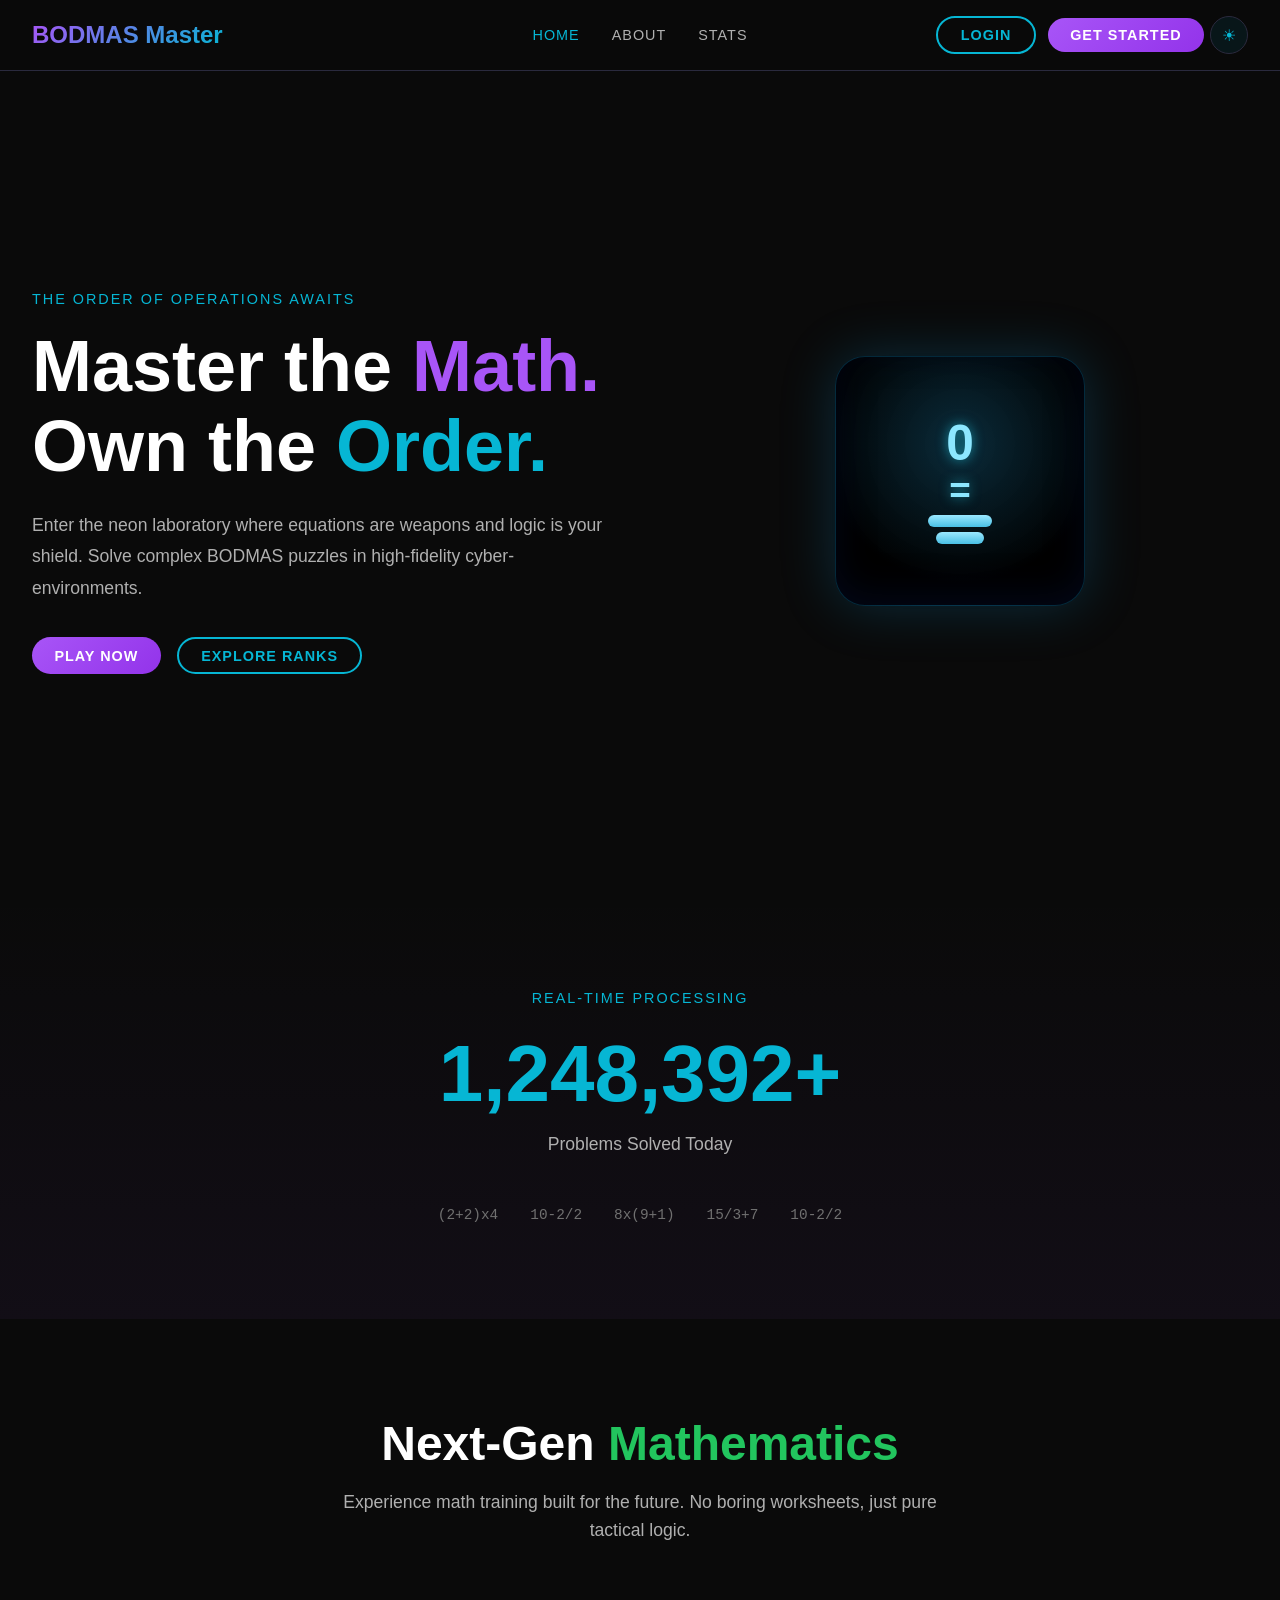
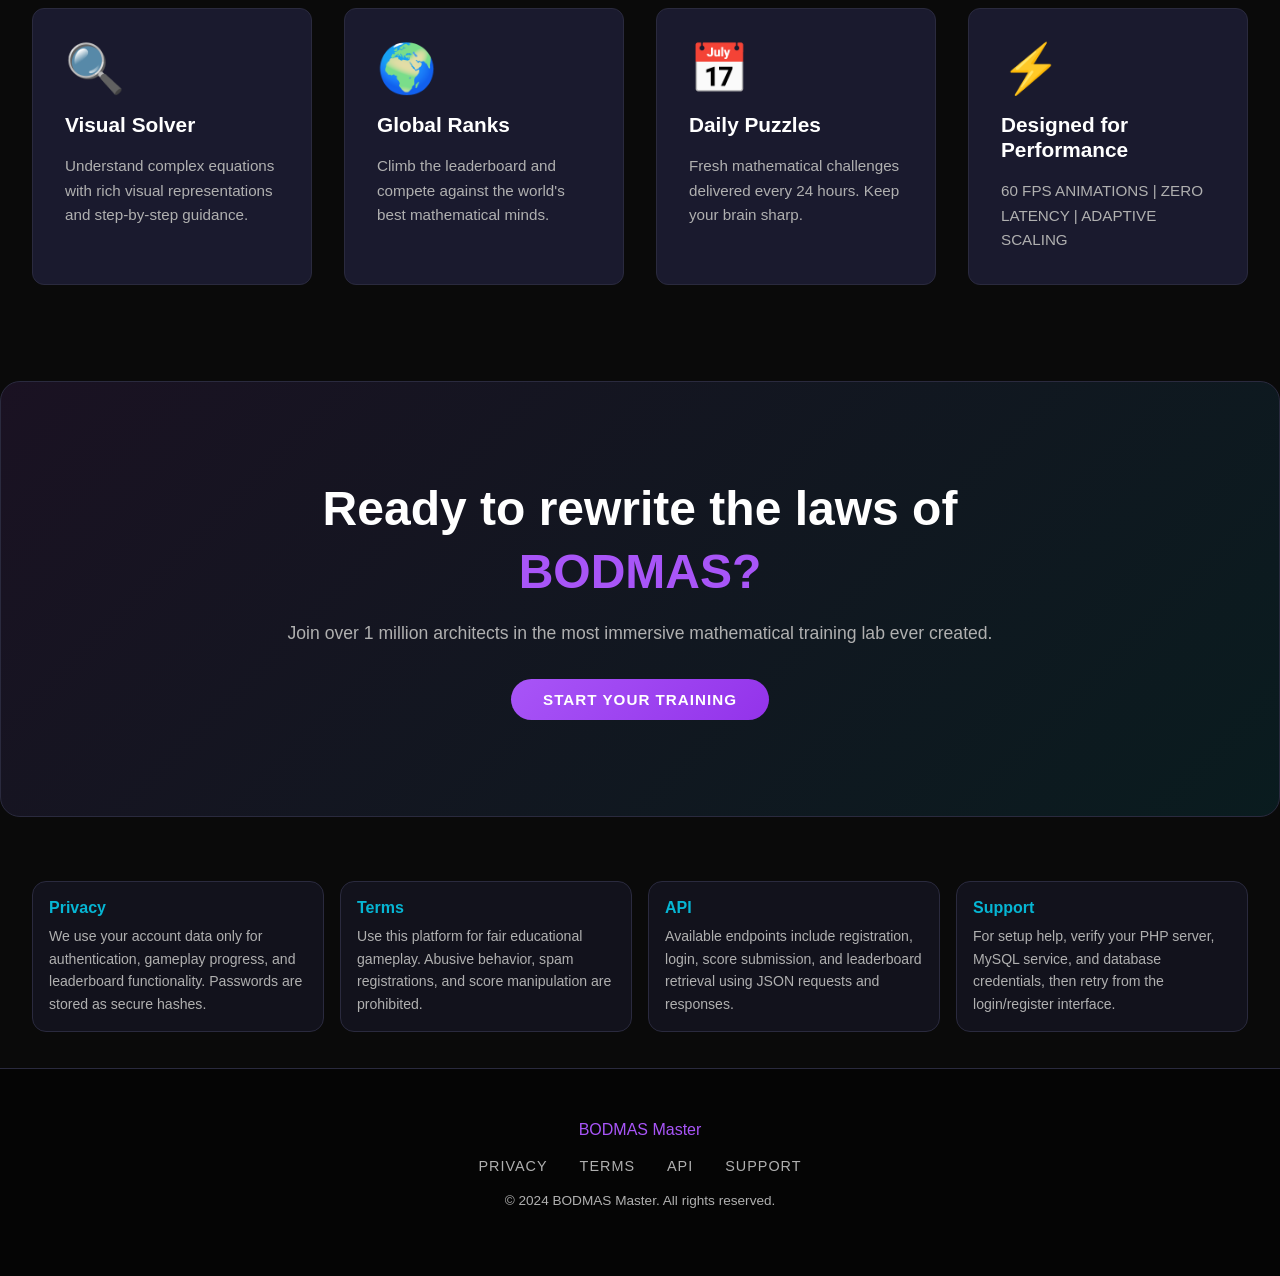
==== index.html @ e35eb535 "initial commit" ====
<!DOCTYPE html>
<html lang="en">
<head>
    <meta charset="UTF-8">
    <meta name="viewport" content="width=device-width, initial-scale=1.0">
    <title>BODMAS Master - Master the Math, Own the Order</title>
    <link rel="stylesheet" href="css/style.css">
    <link rel="stylesheet" href="css/animations.css">
</head>
<body class="home-page">
    <!-- Navigation -->
    <nav class="navbar">
        <div class="nav-container">
            <div class="logo">
                <span class="logo-text">BODMAS Master</span>
            </div>
            <ul class="nav-menu">
                <li><a href="#home" class="nav-link active">Home</a></li>
                <li><a href="#about" class="nav-link">About</a></li>
                <li><a href="#stats" class="nav-link">Stats</a></li>
            </ul>
            <div class="nav-auth-actions">
                <button class="btn btn-secondary nav-auth-btn" onclick="openAuthModal('login')">Login</button>
                <button class="btn btn-primary nav-auth-btn" onclick="handleGetStarted()">Get Started</button>
            </div>
            <div class="nav-icons">
                <button class="icon-btn theme-toggle" type="button" aria-label="Toggle theme" title="Toggle theme"><span class="icon theme-icon">◐</span></button>
            </div>
        </div>
    </nav>

    <!-- Hero Section -->
    <section class="hero" id="home">
        <div class="hero-content">
            <p class="hero-subtitle">THE ORDER OF OPERATIONS AWAITS</p>
            <h1 class="hero-title">Master the <span class="highlight-purple">Math.</span> <br>Own the <span class="highlight-cyan">Order.</span></h1>
            <p class="hero-description">
                Enter the neon laboratory where equations are weapons and logic is your shield. 
                Solve complex BODMAS puzzles in high-fidelity cyber-environments.
            </p>
            <div class="hero-buttons">
                <button class="btn btn-primary" onclick="navigateTo('game.html')">Play Now</button>
                <button class="btn btn-secondary" onclick="navigateTo('leaderboard.html')">Explore Ranks</button>
            </div>
        </div>
        <div class="hero-visual">
            <div class="floating-cube">
                <div class="cube-face symbol-mark" aria-label="BODMAS symbol">
                    <span class="symbol-part symbol-top">0</span>
                    <span class="symbol-part symbol-mid">=</span>
                    <span class="symbol-part symbol-bar"></span>
                    <span class="symbol-part symbol-bar short"></span>
                </div>
            </div>
        </div>
    </section>

    <!-- Real-Time Stats Section -->
    <section class="stats-section" id="stats">
        <div class="stats-header">
            <p class="section-label">REAL-TIME PROCESSING</p>
            <h2 class="stats-title">
                <span class="stats-number">1,248,392</span><span class="highlight-cyan">+</span>
            </h2>
            <p class="stats-subtitle">Problems Solved Today</p>
        </div>
        <div class="equations-display">
            <span>(2+2)x4</span>
            <span>10-2/2</span>
            <span>8x(9+1)</span>
            <span>15/3+7</span>
            <span>10-2/2</span>
        </div>
    </section>

    <!-- Features Section -->
    <section class="features-section" id="about">
        <h2 class="section-title">Next-Gen <span class="highlight-green">Mathematics</span></h2>
        <p class="section-description">Experience math training built for the future. No boring worksheets, just pure tactical logic.</p>
        
        <div class="features-grid">
            <div class="feature-card">
                <div class="feature-icon">🔍</div>
                <h3>Visual Solver</h3>
                <p>Understand complex equations with rich visual representations and step-by-step guidance.</p>
            </div>
            <div class="feature-card">
                <div class="feature-icon">🌍</div>
                <h3>Global Ranks</h3>
                <p>Climb the leaderboard and compete against the world's best mathematical minds.</p>
            </div>
            <div class="feature-card">
                <div class="feature-icon">📅</div>
                <h3>Daily Puzzles</h3>
                <p>Fresh mathematical challenges delivered every 24 hours. Keep your brain sharp.</p>
            </div>
            <div class="feature-card">
                <div class="feature-icon">⚡</div>
                <h3>Designed for Performance</h3>
                <p>60 FPS ANIMATIONS | ZERO LATENCY | ADAPTIVE SCALING</p>
            </div>
        </div>
    </section>

    <!-- CTA Section -->
    <section class="cta-section">
        <div class="cta-content">
            <h2>Ready to rewrite the laws of<br><span class="highlight-purple">BODMAS?</span></h2>
            <p>Join over 1 million architects in the most immersive mathematical training lab ever created.</p>
            <button class="btn btn-primary btn-large" onclick="openAuthModal('login')">Start Your Training</button>
        </div>
    </section>

    <!-- Auth Modal -->
    <div class="auth-modal" id="authModal" aria-hidden="true">
        <div class="auth-modal-backdrop" onclick="closeAuthModal()"></div>
        <div class="auth-modal-content" role="dialog" aria-modal="true" aria-labelledby="authModalTitle">
            <button class="auth-close" onclick="closeAuthModal()" aria-label="Close">&times;</button>
            <h3 id="authModalTitle">Operator Login</h3>
            <p class="auth-subtitle">Verify identity to continue the mission.</p>

            <p id="authMessage" class="auth-message" aria-live="polite"></p>

            <form id="loginForm" class="auth-form">
                <label class="auth-label" for="loginUsername">Access Token (Email)</label>
                <div class="auth-input-wrap">
                    <span class="auth-input-icon">@</span>
                    <input id="loginUsername" type="text" placeholder="operator@nexus.com" required>
                </div>

                <div class="auth-label-row">
                    <label class="auth-label" for="loginPassword">Encryption Key (Password)</label>
                    <button type="button" class="auth-link">Forgot?</button>
                </div>
                <div class="auth-input-wrap">
                    <span class="auth-input-icon">🔒</span>
                    <input id="loginPassword" type="password" placeholder="••••••••••" required>
                </div>

                <label class="auth-keep-signed">
                    <input type="checkbox" id="keepSignedIn">
                    <span>Maintain Link (Keep me signed in)</span>
                </label>

                <button type="submit" class="btn btn-primary auth-submit">Enter The Arena</button>
                <p class="auth-switch-text">New Operator? <button type="button" class="auth-switch-btn" onclick="switchAuthTab('register')">Initiate Registration</button></p>
            </form>

            <form id="registerForm" class="auth-form auth-hidden">
                <label class="auth-label" for="registerUsername">Operator Name</label>
                <div class="auth-input-wrap">
                    <span class="auth-input-icon">👤</span>
                    <input id="registerUsername" type="text" placeholder="Your codename" required>
                </div>

                <label class="auth-label" for="registerEmail">Access Token (Email)</label>
                <div class="auth-input-wrap">
                    <span class="auth-input-icon">@</span>
                    <input id="registerEmail" type="email" placeholder="operator@nexus.com" required>
                </div>

                <label class="auth-label" for="registerPassword">Encryption Key (Password)</label>
                <div class="auth-input-wrap">
                    <span class="auth-input-icon">🔒</span>
                    <input id="registerPassword" type="password" placeholder="Min 6 characters" minlength="6" required>
                </div>

                <button type="submit" class="btn btn-primary auth-submit">Create Operator</button>
                <p class="auth-switch-text">Already have an account? <button type="button" class="auth-switch-btn" onclick="switchAuthTab('login')">Login</button></p>
            </form>
        </div>
    </div>

    <!-- Footer Link Sections -->
    <section class="info-sections">
        <div class="info-grid">
            <article class="info-card" id="privacy">
                <h3>Privacy</h3>
                <p>We use your account data only for authentication, gameplay progress, and leaderboard functionality. Passwords are stored as secure hashes.</p>
            </article>
            <article class="info-card" id="terms">
                <h3>Terms</h3>
                <p>Use this platform for fair educational gameplay. Abusive behavior, spam registrations, and score manipulation are prohibited.</p>
            </article>
            <article class="info-card" id="api">
                <h3>API</h3>
                <p>Available endpoints include registration, login, score submission, and leaderboard retrieval using JSON requests and responses.</p>
            </article>
            <article class="info-card" id="support">
                <h3>Support</h3>
                <p>For setup help, verify your PHP server, MySQL service, and database credentials, then retry from the login/register interface.</p>
            </article>
        </div>
    </section>

    <!-- Footer -->
    <footer class="footer">
        <div class="footer-content">
            <p><span class="highlight-purple">BODMAS Master</span></p>
            <div class="footer-links">
                <a href="#privacy">PRIVACY</a>
                <a href="#terms">TERMS</a>
                <a href="#api">API</a>
                <a href="#support">SUPPORT</a>
            </div>
            <p class="footer-copyright">&copy; 2024 BODMAS Master. All rights reserved.</p>
        </div>
    </footer>

    <script src="js/api.js"></script>
    <script src="js/theme.js"></script>
    <script>
        function navigateTo(page) {
            window.location.href = page;
        }

        function openAuthModal(tab = 'login') {
            const modal = document.getElementById('authModal');
            modal.classList.add('show');
            modal.setAttribute('aria-hidden', 'false');
            switchAuthTab(tab);
        }

        function closeAuthModal() {
            const modal = document.getElementById('authModal');
            modal.classList.remove('show');
            modal.setAttribute('aria-hidden', 'true');
            setAuthMessage('');
        }

        function switchAuthTab(tab) {
            const loginForm = document.getElementById('loginForm');
            const registerForm = document.getElementById('registerForm');
            const authTitle = document.getElementById('authModalTitle');
            const authSubtitle = document.querySelector('.auth-subtitle');

            if (tab === 'login') {
                loginForm.classList.remove('auth-hidden');
                registerForm.classList.add('auth-hidden');
                authTitle.textContent = 'Operator Login';
                authSubtitle.textContent = 'Verify identity to continue the mission.';
            } else {
                registerForm.classList.remove('auth-hidden');
                loginForm.classList.add('auth-hidden');
                authTitle.textContent = 'Operator Register';
                authSubtitle.textContent = 'Create credentials and enter the arena.';
            }

            setAuthMessage('');
        }

        function setAuthMessage(message, type = '') {
            const el = document.getElementById('authMessage');
            el.textContent = message;
            el.className = 'auth-message';
            if (type) {
                el.classList.add(type);
            }
        }

        function handleGetStarted() {
            const savedUser = localStorage.getItem('bodmas_user');
            if (savedUser) {
                navigateTo('dashboard.html');
                return;
            }
            openAuthModal('register');
        }

        async function handleLoginSubmit(event) {
            event.preventDefault();
            const username = document.getElementById('loginUsername').value.trim();
            const password = document.getElementById('loginPassword').value;

            try {
                setAuthMessage('Logging in...', 'info');
                const response = await API.auth.login(username, password);
                if (!response.success) {
                    throw new Error(response.error || 'Login failed');
                }

                localStorage.setItem('bodmas_user', JSON.stringify(response.user));
                setAuthMessage('Login successful. Opening dashboard...', 'success');
                setTimeout(() => navigateTo('dashboard.html'), 400);
            } catch (error) {
                setAuthMessage(error.message || 'Login failed', 'error');
            }
        }

        async function handleRegisterSubmit(event) {
            event.preventDefault();
            const username = document.getElementById('registerUsername').value.trim();
            const email = document.getElementById('registerEmail').value.trim();
            const password = document.getElementById('registerPassword').value;

            try {
                setAuthMessage('Creating account...', 'info');
                const response = await API.auth.register(username, password, email);
                if (!response.success) {
                    throw new Error(response.error || 'Registration failed');
                }

                localStorage.setItem('bodmas_user', JSON.stringify(response.user));
                setAuthMessage('Account created. Opening dashboard...', 'success');
                setTimeout(() => navigateTo('dashboard.html'), 400);
            } catch (error) {
                setAuthMessage(error.message || 'Registration failed', 'error');
            }
        }

        document.addEventListener('DOMContentLoaded', () => {
            document.getElementById('loginForm').addEventListener('submit', handleLoginSubmit);
            document.getElementById('registerForm').addEventListener('submit', handleRegisterSubmit);

            document.addEventListener('keydown', (event) => {
                if (event.key === 'Escape') {
                    closeAuthModal();
                }
            });
        });
    </script>
</body>
</html>
---- css/style.css ----
/* Global Styles */
:root {
    --primary-purple: #a855f7;
    --secondary-purple: #9333ea;
    --accent-cyan: #06b6d4;
    --accent-green: #22c55e;
    --dark-bg: #0a0a0a;
    --darker-bg: #050505;
    --card-bg: #1a1a2e;
    --border-dark: #2a2a3e;
    --text-primary: #ffffff;
    --text-secondary: #b0b0b0;
    --text-muted: #707070;
    --page-gradient: linear-gradient(135deg, #0a0a0a 0%, #1a1a2e 100%);
    --panel-bg: rgba(26, 26, 46, 0.7);
    --panel-soft: rgba(26, 26, 46, 0.5);
}

body[data-theme="light"] {
    --primary-purple: #7c3aed;
    --secondary-purple: #6d28d9;
    --accent-cyan: #0ea5e9;
    --accent-green: #16a34a;
    --dark-bg: #f5f7fb;
    --darker-bg: #e8edf5;
    --card-bg: #ffffff;
    --border-dark: #d7ddea;
    --text-primary: #111827;
    --text-secondary: #374151;
    --text-muted: #6b7280;
    --page-gradient: linear-gradient(135deg, #eef2ff 0%, #f8fafc 100%);
    --panel-bg: rgba(255, 255, 255, 0.92);
    --panel-soft: rgba(255, 255, 255, 0.88);
}

* {
    margin: 0;
    padding: 0;
    box-sizing: border-box;
}

html {
    scroll-behavior: smooth;
}

body {
    font-family: 'Segoe UI', Tahoma, Geneva, Verdana, sans-serif;
    background-color: var(--dark-bg);
    color: var(--text-primary);
    overflow-x: hidden;
}

/* Typography */
h1, h2, h3, h4, h5, h6 {
    font-weight: 600;
    line-height: 1.2;
}

p {
    line-height: 1.6;
    color: var(--text-secondary);
}

a {
    text-decoration: none;
    color: inherit;
}

/* Navigation Bar */
.navbar {
    position: sticky;
    top: 0;
    z-index: 100;
    background: rgba(10, 10, 10, 0.95);
    backdrop-filter: blur(10px);
    border-bottom: 1px solid var(--border-dark);
    padding: 1rem 0;
}

.nav-container {
    max-width: 1400px;
    margin: 0 auto;
    padding: 0 2rem;
    display: flex;
    justify-content: space-between;
    align-items: center;
}

.logo {
    display: flex;
    align-items: center;
    font-size: 1.5rem;
    font-weight: 700;
}

.logo-text {
    background: linear-gradient(135deg, var(--primary-purple), var(--accent-cyan));
    -webkit-background-clip: text;
    -webkit-text-fill-color: transparent;
    background-clip: text;
}

.nav-menu {
    display: flex;
    list-style: none;
    gap: 2rem;
}

.nav-link {
    color: var(--text-secondary);
    transition: color 0.3s ease;
    font-size: 0.9rem;
    text-transform: uppercase;
    letter-spacing: 1px;
}

.nav-link:hover,
.nav-link.active {
    color: var(--accent-cyan);
}

.nav-icons {
    display: flex;
    gap: 1rem;
}

.nav-auth-actions {
    display: flex;
    gap: 0.75rem;
    align-items: center;
}

.home-page .nav-auth-actions {
    margin-left: auto;
    margin-right: 0.35rem;
}

.home-page .nav-container {
    position: relative;
}

.home-page .nav-menu {
    position: absolute;
    left: 50%;
    transform: translateX(-50%);
}

.nav-auth-btn {
    padding: 0.5rem 1.2rem;
    font-size: 0.8rem;
}

.icon-btn {
    background: none;
    border: none;
    color: var(--text-secondary);
    cursor: pointer;
    font-size: 1.3rem;
    transition: color 0.3s ease;
}

.icon-btn:hover {
    color: var(--accent-cyan);
}

.theme-toggle {
    width: 2.4rem;
    height: 2.4rem;
    border: 1px solid var(--border-dark);
    border-radius: 999px;
    display: inline-flex;
    align-items: center;
    justify-content: center;
    background: rgba(6, 182, 212, 0.08);
    color: var(--accent-cyan);
}

.theme-icon {
    font-size: 1rem;
}

/* Sidebar */
.sidebar {
    position: fixed;
    left: 0;
    top: 50%;
    transform: translateY(-50%);
    z-index: 50;
    padding: 1rem 0.5rem;
}

.sidebar-icons {
    display: flex;
    flex-direction: column;
    gap: 1rem;
}

.sidebar-icon {
    width: 3rem;
    height: 3rem;
    border: 2px solid var(--border-dark);
    background: transparent;
    border-radius: 12px;
    color: var(--text-secondary);
    font-size: 1.5rem;
    cursor: pointer;
    transition: all 0.3s ease;
    display: flex;
    align-items: center;
    justify-content: center;
}

.sidebar-icon:hover {
    border-color: var(--accent-cyan);
    color: var(--accent-cyan);
    background: rgba(6, 182, 212, 0.1);
}

/* Hero Section */
.hero {
    min-height: calc(100vh - 80px);
    display: flex;
    align-items: center;
    justify-content: space-between;
    padding: 4rem 2rem;
    max-width: 1400px;
    margin: 0 auto;
    gap: 4rem;
}

.hero-content {
    flex: 1;
    max-width: 600px;
}

.hero-subtitle {
    font-size: 0.9rem;
    color: var(--accent-cyan);
    text-transform: uppercase;
    letter-spacing: 2px;
    margin-bottom: 1rem;
}

.hero-title {
    font-size: clamp(2.5rem, 8vw, 4.5rem);
    font-weight: 700;
    line-height: 1.1;
    margin-bottom: 1.5rem;
    color: var(--text-primary);
}

.highlight-purple {
    color: var(--primary-purple);
}

.highlight-cyan {
    color: var(--accent-cyan);
}

.highlight-green {
    color: var(--accent-green);
}

.hero-description {
    font-size: 1.1rem;
    color: var(--text-secondary);
    margin-bottom: 2rem;
    line-height: 1.8;
}

.hero-buttons {
    display: flex;
    gap: 1rem;
    flex-wrap: wrap;
}

.btn {
    padding: 0.55rem 1.4rem;
    border: none;
    border-radius: 50px;
    font-size: 0.9rem;
    font-weight: 600;
    cursor: pointer;
    transition: all 0.3s ease;
    text-transform: uppercase;
    letter-spacing: 1px;
}

.btn-primary {
    background: linear-gradient(135deg, var(--primary-purple), var(--secondary-purple));
    color: white;
}

.btn-primary:hover {
    transform: translateY(-2px);
    box-shadow: 0 10px 30px rgba(168, 85, 247, 0.3);
}

.btn-secondary {
    background: transparent;
    border: 2px solid var(--accent-cyan);
    color: var(--accent-cyan);
}

.btn-secondary:hover {
    background: rgba(6, 182, 212, 0.1);
    transform: translateY(-2px);
}

.btn-large {
    padding: 0.75rem 2rem;
    font-size: 0.95rem;
}

/* Auth Modal */
.auth-modal {
    position: fixed;
    inset: 0;
    z-index: 300;
    display: none;
    align-items: center;
    justify-content: center;
    padding: 1rem;
}

.auth-modal.show {
    display: flex;
}

.auth-modal-backdrop {
    position: absolute;
    inset: 0;
    background: rgba(0, 0, 0, 0.7);
}

.auth-modal-content {
    position: relative;
    width: 100%;
    max-width: 380px;
    background: linear-gradient(170deg, rgba(24, 24, 36, 0.98) 0%, rgba(13, 14, 25, 0.98) 100%);
    border: 1px solid rgba(34, 211, 238, 0.25);
    border-radius: 30px;
    padding: 1.8rem;
    box-shadow: 0 24px 80px rgba(10, 20, 40, 0.65), 0 0 32px rgba(34, 211, 238, 0.15);
}

.auth-modal-content h3 {
    margin-bottom: 0.4rem;
    text-transform: uppercase;
    letter-spacing: 0.8px;
    font-size: 1.95rem;
}

.auth-subtitle {
    margin-bottom: 1rem;
    font-size: 0.95rem;
}

.auth-close {
    position: absolute;
    top: 0.5rem;
    right: 0.7rem;
    border: none;
    background: transparent;
    color: var(--text-secondary);
    font-size: 1.6rem;
    cursor: pointer;
}

.auth-form {
    display: grid;
    gap: 0.65rem;
}

.auth-label {
    font-size: 0.66rem;
    text-transform: uppercase;
    letter-spacing: 1.1px;
    color: #7f8ba5;
    margin-top: 0.3rem;
}

.auth-label-row {
    display: flex;
    justify-content: space-between;
    align-items: center;
    margin-top: 0.3rem;
}

.auth-link {
    border: none;
    background: transparent;
    color: #c97bff;
    font-size: 0.64rem;
    letter-spacing: 1px;
    text-transform: uppercase;
    cursor: pointer;
}

.auth-input-wrap {
    position: relative;
}

.auth-input-icon {
    position: absolute;
    left: 0.95rem;
    top: 50%;
    transform: translateY(-50%);
    color: #9ca8be;
    font-size: 0.95rem;
}

.auth-form input {
    width: 100%;
    border: 1px solid rgba(68, 76, 95, 0.65);
    background: #07090f;
    color: #eef4ff;
    border-radius: 999px;
    padding: 0.78rem 1rem 0.78rem 2.5rem;
    font-size: 0.92rem;
}

.auth-form input:focus {
    outline: none;
    border-color: var(--accent-cyan);
}

.auth-submit {
    margin-top: 0.55rem;
    width: 100%;
    border-radius: 999px;
    min-height: 48px;
    font-size: 0.95rem;
    text-transform: uppercase;
    letter-spacing: 1px;
    background: linear-gradient(90deg, #c57fff, #a83ef5);
    box-shadow: 0 10px 28px rgba(174, 69, 255, 0.35);
}

.auth-keep-signed {
    display: inline-flex;
    align-items: center;
    gap: 0.45rem;
    color: var(--text-secondary);
    font-size: 0.84rem;
    margin: 0.25rem 0 0.1rem;
}

.auth-keep-signed input {
    width: 0.95rem;
    height: 0.95rem;
    padding: 0;
}

.auth-switch-text {
    margin-top: 0.4rem;
    font-size: 0.86rem;
    color: var(--text-secondary);
    text-align: center;
}

.auth-switch-btn {
    border: none;
    background: transparent;
    color: var(--accent-cyan);
    cursor: pointer;
    font-size: 0.9rem;
    font-weight: 600;
    padding: 0;
}

.auth-switch-btn:hover {
    text-decoration: underline;
}

.auth-message {
    min-height: 1.2rem;
    margin-bottom: 0.8rem;
    font-size: 0.9rem;
}

.auth-message.success {
    color: var(--accent-green);
}

.auth-message.error {
    color: #ff6b6b;
}

.auth-message.info {
    color: var(--accent-cyan);
}

.auth-hidden {
    display: none;
}

/* Hero Visual */
.hero-visual {
    flex: 1;
    display: flex;
    align-items: center;
    justify-content: center;
    min-height: 400px;
}

.floating-cube {
    width: 250px;
    height: 250px;
    background: radial-gradient(circle at 50% 35%, rgba(14, 165, 233, 0.22), rgba(0, 0, 0, 0.96) 70%);
    border: 1px solid rgba(14, 165, 233, 0.25);
    border-radius: 30px;
    display: flex;
    align-items: center;
    justify-content: center;
    animation: float 3s ease-in-out infinite;
    box-shadow: 0 0 55px rgba(14, 165, 233, 0.22), inset 0 -10px 35px rgba(2, 6, 23, 0.95);
}

.symbol-mark {
    display: flex;
    flex-direction: column;
    align-items: center;
    justify-content: center;
    gap: 0.3rem;
    color: #8ce7ff;
    font-weight: 800;
    text-shadow: 0 0 12px rgba(34, 211, 238, 0.6);
}

.symbol-part {
    display: block;
    line-height: 1;
}

.symbol-top {
    font-size: 3.1rem;
}

.symbol-mid {
    font-size: 2.3rem;
}

.symbol-bar {
    width: 64px;
    height: 12px;
    border-radius: 999px;
    background: linear-gradient(180deg, #9be8ff, #49bfe4);
}

.symbol-bar.short {
    width: 48px;
}

@keyframes float {
    0%, 100% { transform: translateY(0px); }
    50% { transform: translateY(-20px); }
}

/* Stats Section */
.stats-section {
    padding: 6rem 2rem;
    background: linear-gradient(180deg, transparent 0%, rgba(168, 85, 247, 0.05) 100%);
    text-align: center;
    max-width: 1400px;
    margin: 0 auto;
}

.section-label {
    font-size: 0.9rem;
    color: var(--accent-cyan);
    text-transform: uppercase;
    letter-spacing: 2px;
    margin-bottom: 1rem;
}

.stats-title {
    font-size: clamp(3rem, 10vw, 5rem);
    font-weight: 700;
    margin-bottom: 0.5rem;
}

.stats-number {
    color: var(--accent-cyan);
}

.stats-subtitle {
    font-size: 1.1rem;
    color: var(--text-secondary);
    margin-bottom: 3rem;
}

.equations-display {
    display: flex;
    justify-content: center;
    gap: 2rem;
    flex-wrap: wrap;
    color: var(--text-muted);
    font-family: 'Courier New', monospace;
    font-size: 0.9rem;
}

/* Features Section */
.features-section {
    padding: 6rem 2rem;
    max-width: 1400px;
    margin: 0 auto;
}

.section-title {
    font-size: clamp(2rem, 6vw, 3rem);
    text-align: center;
    margin-bottom: 1rem;
}

.section-description {
    text-align: center;
    color: var(--text-secondary);
    font-size: 1.1rem;
    margin-bottom: 4rem;
    max-width: 600px;
    margin-left: auto;
    margin-right: auto;
}

.features-grid {
    display: grid;
    grid-template-columns: repeat(auto-fit, minmax(280px, 1fr));
    gap: 2rem;
}

.feature-card {
    background: var(--card-bg);
    border: 1px solid var(--border-dark);
    padding: 2rem;
    border-radius: 12px;
    transition: all 0.3s ease;
}

.feature-card:hover {
    border-color: var(--accent-cyan);
    box-shadow: 0 0 20px rgba(6, 182, 212, 0.1);
    transform: translateY(-5px);
}

.feature-icon {
    font-size: 3rem;
    margin-bottom: 1rem;
}

.feature-card h3 {
    margin-bottom: 1rem;
    font-size: 1.3rem;
}

.feature-card p {
    color: var(--text-secondary);
    font-size: 0.95rem;
}

/* CTA Section */
.cta-section {
    padding: 6rem 2rem;
    background: linear-gradient(135deg, rgba(168, 85, 247, 0.1) 0%, rgba(6, 182, 212, 0.1) 100%);
    border: 1px solid var(--border-dark);
    border-radius: 20px;
    text-align: center;
    max-width: 1400px;
    margin: 0 auto 4rem;
}

.cta-content h2 {
    font-size: clamp(2rem, 6vw, 3rem);
    margin-bottom: 1rem;
    line-height: 1.3;
}

.cta-content p {
    font-size: 1.1rem;
    margin-bottom: 2rem;
    color: var(--text-secondary);
}

/* Footer */
.footer {
    background: var(--darker-bg);
    border-top: 1px solid var(--border-dark);
    padding: 3rem 2rem;
    text-align: center;
}

.footer-content {
    max-width: 1400px;
    margin: 0 auto;
}

.footer-content p {
    margin-bottom: 1rem;
    color: var(--text-secondary);
}

.footer-links {
    display: flex;
    justify-content: center;
    gap: 2rem;
    margin: 1rem 0;
    flex-wrap: wrap;
}

.footer-links a {
    font-size: 0.9rem;
    text-transform: uppercase;
    letter-spacing: 1px;
    color: var(--text-secondary);
    transition: color 0.3s ease;
}

.footer-links a:hover {
    color: var(--accent-cyan);
}

.footer-copyright {
    font-size: 0.85rem;
    color: var(--text-muted);
}

.info-sections {
    max-width: 1400px;
    margin: 0 auto 2.2rem;
    padding: 0 2rem;
}

.info-grid {
    display: grid;
    grid-template-columns: repeat(auto-fit, minmax(220px, 1fr));
    gap: 1rem;
}

.info-card {
    background: var(--panel-soft);
    border: 1px solid var(--border-dark);
    border-radius: 14px;
    padding: 1rem;
}

.info-card h3 {
    font-size: 1rem;
    margin-bottom: 0.5rem;
    color: var(--accent-cyan);
}

.info-card p {
    font-size: 0.88rem;
}

/* Dashboard */
.dashboard-main {
    min-height: calc(100vh - 84px);
    display: flex;
    align-items: center;
    justify-content: center;
    padding: 2rem 1rem;
}

.dashboard-card {
    width: 100%;
    max-width: 760px;
    background: var(--card-bg);
    border: 1px solid var(--border-dark);
    border-radius: 18px;
    padding: 2rem;
    box-shadow: 0 20px 50px rgba(0, 0, 0, 0.35);
}

.dashboard-title {
    margin-bottom: 0.75rem;
}

/* Responsive */
@media (max-width: 768px) {
    .nav-menu {
        display: none;
    }

    .home-page .nav-menu {
        position: static;
        transform: none;
    }

    .nav-auth-actions {
        display: none;
    }

    .hero {
        flex-direction: column;
        min-height: auto;
        padding: 2rem 1rem;
    }

    .hero-visual {
        min-height: 300px;
    }

    .floating-cube {
        width: 180px;
        height: 180px;
        font-size: 4rem;
    }

    .sidebar {
        display: none;
    }

    .features-grid {
        grid-template-columns: 1fr;
    }
}
---- css/animations.css ----
/* Animations */

@keyframes fadeInUp {
    from {
        opacity: 0;
        transform: translateY(30px);
    }
    to {
        opacity: 1;
        transform: translateY(0);
    }
}

@keyframes slideInLeft {
    from {
        opacity: 0;
        transform: translateX(-30px);
    }
    to {
        opacity: 1;
        transform: translateX(0);
    }
}

@keyframes slideInRight {
    from {
        opacity: 0;
        transform: translateX(30px);
    }
    to {
        opacity: 1;
        transform: translateX(0);
    }
}

@keyframes pulse {
    0%, 100% {
        opacity: 1;
    }
    50% {
        opacity: 0.5;
    }
}

@keyframes glow {
    0%, 100% {
        box-shadow: 0 0 10px rgba(168, 85, 247, 0.5);
    }
    50% {
        box-shadow: 0 0 20px rgba(168, 85, 247, 0.8);
    }
}

@keyframes spin {
    from {
        transform: rotate(0deg);
    }
    to {
        transform: rotate(360deg);
    }
}

@keyframes bounce {
    0%, 100% {
        transform: translateY(0);
    }
    50% {
        transform: translateY(-10px);
    }
}

@keyframes shimmer {
    0% {
        background-position: -1000px 0;
    }
    100% {
        background-position: 1000px 0;
    }
}

@keyframes slideDown {
    from {
        opacity: 0;
        transform: translateY(-20px);
    }
    to {
        opacity: 1;
        transform: translateY(0);
    }
}

@keyframes scaleIn {
    from {
        opacity: 0;
        transform: scale(0.9);
    }
    to {
        opacity: 1;
        transform: scale(1);
    }
}

@keyframes fadeOut {
    from {
        opacity: 1;
    }
    to {
        opacity: 0;
    }
}

/* Tile Animations */
@keyframes tileFlip {
    0% {
        transform: rotateX(0deg);
    }
    100% {
        transform: rotateX(360deg);
    }
}

@keyframes tileMerge {
    0% {
        transform: scale(1);
        opacity: 1;
    }
    50% {
        transform: scale(1.1);
    }
    100% {
        transform: scale(0);
        opacity: 0;
    }
}

@keyframes correctAnswer {
    0% {
        background-color: transparent;
    }
    50% {
        background-color: rgba(34, 197, 94, 0.3);
    }
    100% {
        background-color: transparent;
    }
}

@keyframes wrongAnswer {
    0%, 100% {
        transform: translateX(0);
        background-color: transparent;
    }
    25% {
        transform: translateX(-10px);
        background-color: rgba(239, 68, 68, 0.2);
    }
    75% {
        transform: translateX(10px);
        background-color: rgba(239, 68, 68, 0.2);
    }
}

@keyframes scorePopup {
    0% {
        opacity: 1;
        transform: translateY(0) scale(1);
    }
    100% {
        opacity: 0;
        transform: translateY(-30px) scale(1.2);
    }
}

@keyframes levelUp {
    0% {
        transform: scale(0) rotateZ(-180deg);
        opacity: 0;
    }
    50% {
        transform: scale(1.2) rotateZ(10deg);
        opacity: 1;
    }
    100% {
        transform: scale(1) rotateZ(0deg);
        opacity: 1;
    }
}

/* Application Classes */
.animate-fade-in-up {
    animation: fadeInUp 0.6s ease-out;
}

.animate-slide-in-left {
    animation: slideInLeft 0.6s ease-out;
}

.animate-slide-in-right {
    animation: slideInRight 0.6s ease-out;
}

.animate-pulse {
    animation: pulse 2s cubic-bezier(0.4, 0, 0.6, 1) infinite;
}

.animate-spin {
    animation: spin 1s linear infinite;
}

.animate-bounce {
    animation: bounce 1s infinite;
}

.animate-scale-in {
    animation: scaleIn 0.3s ease-out;
}

.animate-slide-down {
    animation: slideDown 0.3s ease-out;
}

.animate-glow {
    animation: glow 2s ease-in-out infinite;
}

/* Game specific */
.tile-flip {
    animation: tileFlip 0.6s ease-in-out;
}

.tile-merge {
    animation: tileMerge 0.4s ease-out forwards;
}

.correct-animation {
    animation: correctAnswer 0.6s ease-out;
}

.wrong-animation {
    animation: wrongAnswer 0.4s ease-in-out;
}

.score-popup {
    animation: scorePopup 1s ease-out forwards;
}

.level-up {
    animation: levelUp 0.8s cubic-bezier(0.68, -0.55, 0.265, 1.55);
}

/* Delay utilities */
.delay-1 { animation-delay: 0.1s; }
.delay-2 { animation-delay: 0.2s; }
.delay-3 { animation-delay: 0.3s; }
.delay-4 { animation-delay: 0.4s; }
.delay-5 { animation-delay: 0.5s; }
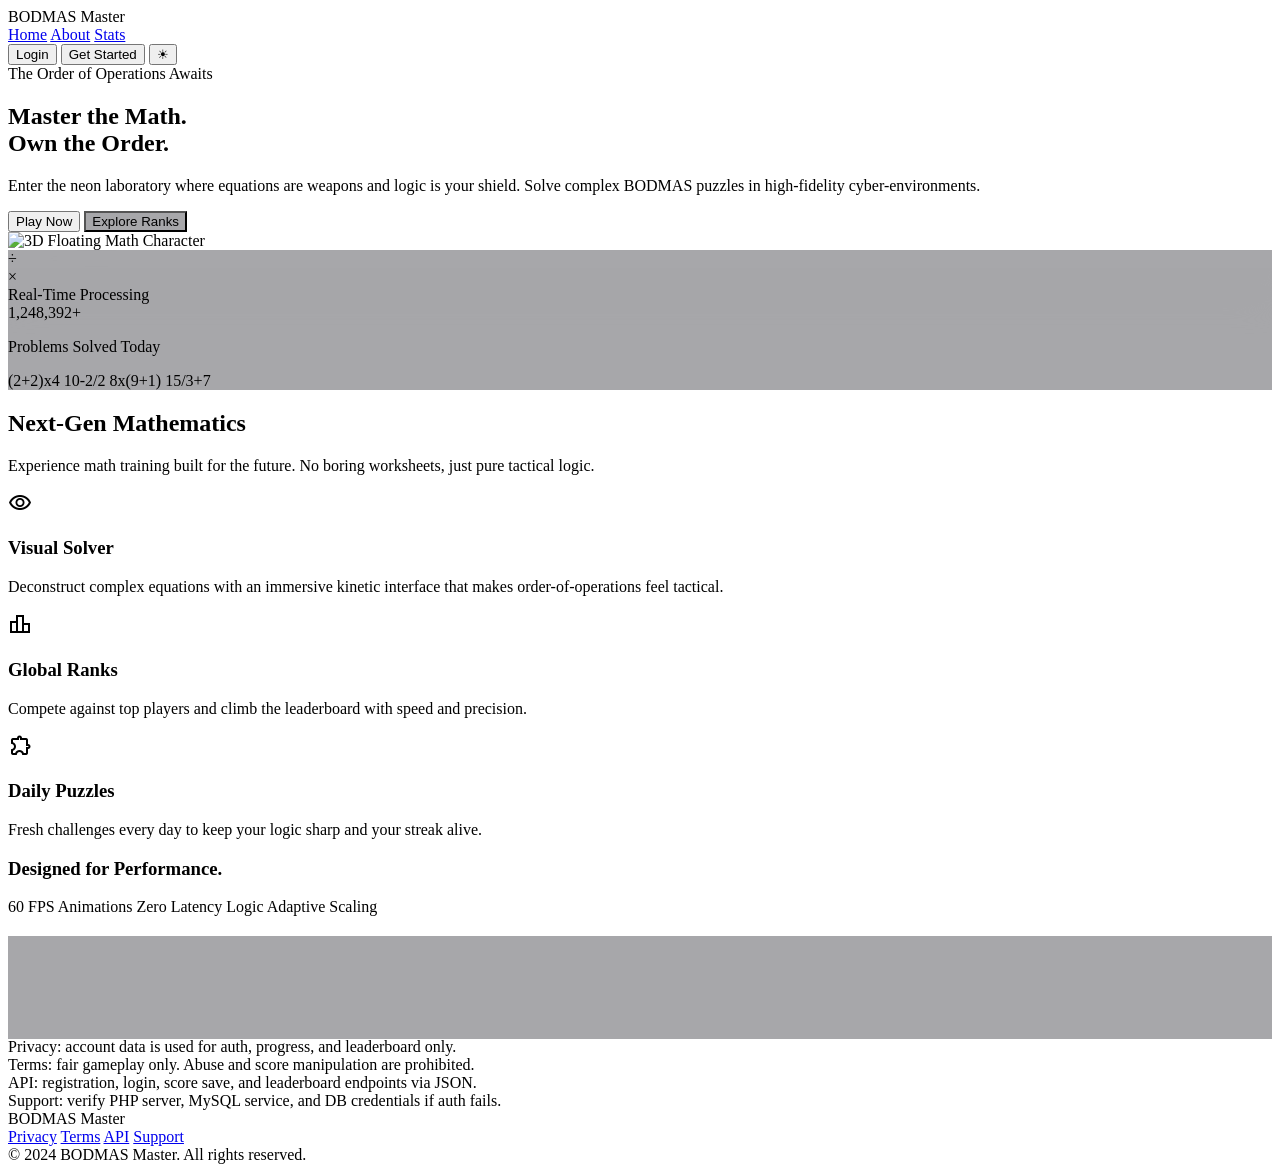
==== commit 0e2eeec4: "ui change" ====
--- a/index.html
+++ b/index.html
@@ -1,323 +1,217 @@
 <!DOCTYPE html>
 <html lang="en">
 <head>
-    <meta charset="UTF-8">
+    <meta charset="utf-8">
     <meta name="viewport" content="width=device-width, initial-scale=1.0">
-    <title>BODMAS Master - Master the Math, Own the Order</title>
-    <link rel="stylesheet" href="css/style.css">
-    <link rel="stylesheet" href="css/animations.css">
+    <title>BODMAS Master - Master the Math</title>
+    <script src="https://cdn.tailwindcss.com?plugins=forms,container-queries"></script>
+    <link href="https://fonts.googleapis.com/css2?family=Space+Grotesk:wght@300;400;500;600;700;900&family=Manrope:wght@200;300;400;500;600;700;800&display=swap" rel="stylesheet">
+    <link href="https://fonts.googleapis.com/css2?family=Material+Symbols+Outlined:wght,FILL@100..700,0..1&display=swap" rel="stylesheet">
+    <script>
+        tailwind.config = {
+            darkMode: 'class',
+            theme: {
+                extend: {
+                    colors: {
+                        background: '#0e0e13',
+                        surface: '#19191f',
+                        primary: '#db90ff',
+                        'primary-dim': '#b12ef1',
+                        secondary: '#00eefc',
+                        tertiary: '#b0ff96',
+                        outline: '#76747b',
+                        'outline-variant': '#48474d',
+                        'on-surface': '#f8f5fd',
+                        'on-surface-variant': '#acaab1'
+                    },
+                    fontFamily: {
+                        headline: ['Space Grotesk', 'sans-serif'],
+                        body: ['Manrope', 'sans-serif'],
+                        label: ['Space Grotesk', 'sans-serif']
+                    }
+                }
+            }
+        };
+    </script>
+    <style>
+        .material-symbols-outlined {
+            font-variation-settings: 'FILL' 0, 'wght' 400, 'GRAD' 0, 'opsz' 24;
+        }
+
+        .glass-panel {
+            background: rgba(37, 37, 44, 0.4);
+            backdrop-filter: blur(20px);
+            -webkit-backdrop-filter: blur(20px);
+        }
+
+        @keyframes float {
+            0%, 100% { transform: translateY(0) rotate(0deg); }
+            50% { transform: translateY(-20px) rotate(2deg); }
+        }
+
+        .animate-float {
+            animation: float 6s ease-in-out infinite;
+        }
+    </style>
 </head>
-<body class="home-page">
-    <!-- Navigation -->
-    <nav class="navbar">
-        <div class="nav-container">
-            <div class="logo">
-                <span class="logo-text">BODMAS Master</span>
-            </div>
-            <ul class="nav-menu">
-                <li><a href="#home" class="nav-link active">Home</a></li>
-                <li><a href="#about" class="nav-link">About</a></li>
-                <li><a href="#stats" class="nav-link">Stats</a></li>
-            </ul>
-            <div class="nav-auth-actions">
-                <button class="btn btn-secondary nav-auth-btn" onclick="openAuthModal('login')">Login</button>
-                <button class="btn btn-primary nav-auth-btn" onclick="handleGetStarted()">Get Started</button>
-            </div>
-            <div class="nav-icons">
-                <button class="icon-btn theme-toggle" type="button" aria-label="Toggle theme" title="Toggle theme"><span class="icon theme-icon">◐</span></button>
-            </div>
+<body class="bg-background text-on-surface font-body selection:bg-primary/30 scroll-smooth">
+    <header class="fixed top-0 z-50 flex h-20 w-full items-center justify-between border-b border-outline-variant/30 bg-background/70 px-6 backdrop-blur-xl shadow-[0_4px_20px_rgba(219,144,255,0.08)]">
+        <div class="flex items-center gap-4">
+            <span class="font-headline text-2xl font-black tracking-widest text-primary drop-shadow-[0_0_8px_rgba(219,144,255,0.4)]">BODMAS Master</span>
         </div>
-    </nav>
-
-    <!-- Hero Section -->
-    <section class="hero" id="home">
-        <div class="hero-content">
-            <p class="hero-subtitle">THE ORDER OF OPERATIONS AWAITS</p>
-            <h1 class="hero-title">Master the <span class="highlight-purple">Math.</span> <br>Own the <span class="highlight-cyan">Order.</span></h1>
-            <p class="hero-description">
-                Enter the neon laboratory where equations are weapons and logic is your shield. 
-                Solve complex BODMAS puzzles in high-fidelity cyber-environments.
-            </p>
-            <div class="hero-buttons">
-                <button class="btn btn-primary" onclick="navigateTo('game.html')">Play Now</button>
-                <button class="btn btn-secondary" onclick="navigateTo('leaderboard.html')">Explore Ranks</button>
-            </div>
+
+        <nav class="hidden items-center gap-8 font-headline text-sm font-bold uppercase tracking-wider md:flex">
+            <a href="#home" class="text-secondary drop-shadow-[0_0_10px_rgba(0,238,252,0.5)] transition-all">Home</a>
+            <a href="#about" class="text-on-surface-variant transition-all hover:text-secondary">About</a>
+            <a href="#stats" class="text-on-surface-variant transition-all hover:text-secondary">Stats</a>
+        </nav>
+
+        <div class="flex items-center gap-3">
+            <button onclick="window.location.href='login.html'" class="rounded-full border border-secondary px-5 py-2 text-xs font-headline font-bold uppercase tracking-widest text-secondary transition-all hover:bg-secondary/10">Login</button>
+            <button onclick="window.location.href='register.html'" class="rounded-full bg-gradient-to-r from-primary to-primary-dim px-5 py-2 text-xs font-headline font-bold uppercase tracking-widest text-[#3c0058] transition-all hover:scale-105">Get Started</button>
+            <button type="button" class="theme-toggle inline-flex h-10 w-10 items-center justify-center rounded-full border border-outline-variant/50 bg-surface/70 text-secondary transition-all hover:border-secondary/70" aria-label="Toggle theme" title="Toggle theme">
+                <span class="theme-icon">◐</span>
+            </button>
         </div>
-        <div class="hero-visual">
-            <div class="floating-cube">
-                <div class="cube-face symbol-mark" aria-label="BODMAS symbol">
-                    <span class="symbol-part symbol-top">0</span>
-                    <span class="symbol-part symbol-mid">=</span>
-                    <span class="symbol-part symbol-bar"></span>
-                    <span class="symbol-part symbol-bar short"></span>
-                </div>
-            </div>
-        </div>
-    </section>
-
-    <!-- Real-Time Stats Section -->
-    <section class="stats-section" id="stats">
-        <div class="stats-header">
-            <p class="section-label">REAL-TIME PROCESSING</p>
-            <h2 class="stats-title">
-                <span class="stats-number">1,248,392</span><span class="highlight-cyan">+</span>
-            </h2>
-            <p class="stats-subtitle">Problems Solved Today</p>
-        </div>
-        <div class="equations-display">
-            <span>(2+2)x4</span>
-            <span>10-2/2</span>
-            <span>8x(9+1)</span>
-            <span>15/3+7</span>
-            <span>10-2/2</span>
-        </div>
-    </section>
-
-    <!-- Features Section -->
-    <section class="features-section" id="about">
-        <h2 class="section-title">Next-Gen <span class="highlight-green">Mathematics</span></h2>
-        <p class="section-description">Experience math training built for the future. No boring worksheets, just pure tactical logic.</p>
-        
-        <div class="features-grid">
-            <div class="feature-card">
-                <div class="feature-icon">🔍</div>
-                <h3>Visual Solver</h3>
-                <p>Understand complex equations with rich visual representations and step-by-step guidance.</p>
-            </div>
-            <div class="feature-card">
-                <div class="feature-icon">🌍</div>
-                <h3>Global Ranks</h3>
-                <p>Climb the leaderboard and compete against the world's best mathematical minds.</p>
-            </div>
-            <div class="feature-card">
-                <div class="feature-icon">📅</div>
-                <h3>Daily Puzzles</h3>
-                <p>Fresh mathematical challenges delivered every 24 hours. Keep your brain sharp.</p>
-            </div>
-            <div class="feature-card">
-                <div class="feature-icon">⚡</div>
-                <h3>Designed for Performance</h3>
-                <p>60 FPS ANIMATIONS | ZERO LATENCY | ADAPTIVE SCALING</p>
-            </div>
-        </div>
-    </section>
-
-    <!-- CTA Section -->
-    <section class="cta-section">
-        <div class="cta-content">
-            <h2>Ready to rewrite the laws of<br><span class="highlight-purple">BODMAS?</span></h2>
-            <p>Join over 1 million architects in the most immersive mathematical training lab ever created.</p>
-            <button class="btn btn-primary btn-large" onclick="openAuthModal('login')">Start Your Training</button>
-        </div>
-    </section>
-
-    <!-- Auth Modal -->
-    <div class="auth-modal" id="authModal" aria-hidden="true">
-        <div class="auth-modal-backdrop" onclick="closeAuthModal()"></div>
-        <div class="auth-modal-content" role="dialog" aria-modal="true" aria-labelledby="authModalTitle">
-            <button class="auth-close" onclick="closeAuthModal()" aria-label="Close">&times;</button>
-            <h3 id="authModalTitle">Operator Login</h3>
-            <p class="auth-subtitle">Verify identity to continue the mission.</p>
-
-            <p id="authMessage" class="auth-message" aria-live="polite"></p>
-
-            <form id="loginForm" class="auth-form">
-                <label class="auth-label" for="loginUsername">Access Token (Email)</label>
-                <div class="auth-input-wrap">
-                    <span class="auth-input-icon">@</span>
-                    <input id="loginUsername" type="text" placeholder="operator@nexus.com" required>
-                </div>
-
-                <div class="auth-label-row">
-                    <label class="auth-label" for="loginPassword">Encryption Key (Password)</label>
-                    <button type="button" class="auth-link">Forgot?</button>
-                </div>
-                <div class="auth-input-wrap">
-                    <span class="auth-input-icon">🔒</span>
-                    <input id="loginPassword" type="password" placeholder="••••••••••" required>
-                </div>
-
-                <label class="auth-keep-signed">
-                    <input type="checkbox" id="keepSignedIn">
-                    <span>Maintain Link (Keep me signed in)</span>
-                </label>
-
-                <button type="submit" class="btn btn-primary auth-submit">Enter The Arena</button>
-                <p class="auth-switch-text">New Operator? <button type="button" class="auth-switch-btn" onclick="switchAuthTab('register')">Initiate Registration</button></p>
-            </form>
-
-            <form id="registerForm" class="auth-form auth-hidden">
-                <label class="auth-label" for="registerUsername">Operator Name</label>
-                <div class="auth-input-wrap">
-                    <span class="auth-input-icon">👤</span>
-                    <input id="registerUsername" type="text" placeholder="Your codename" required>
-                </div>
-
-                <label class="auth-label" for="registerEmail">Access Token (Email)</label>
-                <div class="auth-input-wrap">
-                    <span class="auth-input-icon">@</span>
-                    <input id="registerEmail" type="email" placeholder="operator@nexus.com" required>
-                </div>
-
-                <label class="auth-label" for="registerPassword">Encryption Key (Password)</label>
-                <div class="auth-input-wrap">
-                    <span class="auth-input-icon">🔒</span>
-                    <input id="registerPassword" type="password" placeholder="Min 6 characters" minlength="6" required>
-                </div>
-
-                <button type="submit" class="btn btn-primary auth-submit">Create Operator</button>
-                <p class="auth-switch-text">Already have an account? <button type="button" class="auth-switch-btn" onclick="switchAuthTab('login')">Login</button></p>
-            </form>
-        </div>
-    </div>
-
-    <!-- Footer Link Sections -->
-    <section class="info-sections">
-        <div class="info-grid">
-            <article class="info-card" id="privacy">
-                <h3>Privacy</h3>
-                <p>We use your account data only for authentication, gameplay progress, and leaderboard functionality. Passwords are stored as secure hashes.</p>
-            </article>
-            <article class="info-card" id="terms">
-                <h3>Terms</h3>
-                <p>Use this platform for fair educational gameplay. Abusive behavior, spam registrations, and score manipulation are prohibited.</p>
-            </article>
-            <article class="info-card" id="api">
-                <h3>API</h3>
-                <p>Available endpoints include registration, login, score submission, and leaderboard retrieval using JSON requests and responses.</p>
-            </article>
-            <article class="info-card" id="support">
-                <h3>Support</h3>
-                <p>For setup help, verify your PHP server, MySQL service, and database credentials, then retry from the login/register interface.</p>
-            </article>
-        </div>
-    </section>
-
-    <!-- Footer -->
-    <footer class="footer">
-        <div class="footer-content">
-            <p><span class="highlight-purple">BODMAS Master</span></p>
-            <div class="footer-links">
-                <a href="#privacy">PRIVACY</a>
-                <a href="#terms">TERMS</a>
-                <a href="#api">API</a>
-                <a href="#support">SUPPORT</a>
-            </div>
-            <p class="footer-copyright">&copy; 2024 BODMAS Master. All rights reserved.</p>
+    </header>
+
+    <main class="relative pt-24" id="home">
+        <section class="relative flex min-h-screen flex-col items-center justify-center overflow-hidden px-6">
+            <div class="pointer-events-none absolute left-1/2 top-1/2 h-[800px] w-[800px] -translate-x-1/2 -translate-y-1/2 rounded-full bg-primary/10 blur-[120px]"></div>
+            <div class="pointer-events-none absolute bottom-0 right-0 h-[400px] w-[400px] rounded-full bg-secondary/10 blur-[100px]"></div>
+
+            <div class="z-10 max-w-5xl text-center">
+                <div class="mb-8 inline-block animate-pulse rounded-full border border-primary/30 bg-primary/10 px-4 py-1 font-label text-sm uppercase tracking-widest text-primary">
+                    The Order of Operations Awaits
+                </div>
+
+                <h1 class="mb-8 font-headline text-6xl font-black leading-none tracking-tight md:text-8xl lg:text-9xl">
+                    Master the <span class="text-primary drop-shadow-[0_0_15px_rgba(219,144,255,0.35)]">Math.</span><br>
+                    Own the <span class="text-secondary drop-shadow-[0_0_15px_rgba(0,238,252,0.35)]">Order.</span>
+                </h1>
+
+                <p class="mx-auto mb-12 max-w-2xl text-lg leading-relaxed text-on-surface-variant md:text-xl">
+                    Enter the neon laboratory where equations are weapons and logic is your shield. Solve complex BODMAS puzzles in high-fidelity cyber-environments.
+                </p>
+
+                <div class="flex flex-col items-center justify-center gap-6 sm:flex-row">
+                    <button onclick="window.location.href='login.html'" class="rounded-full bg-gradient-to-br from-primary to-primary-dim px-10 py-5 font-headline text-xl font-bold text-[#3c0058] transition-all hover:scale-105 hover:shadow-[0_0_30px_rgba(219,144,255,0.45)] active:scale-95">
+                        Play Now
+                    </button>
+                    <button onclick="window.location.href='#stats'" class="glass-panel rounded-full border border-secondary/40 px-10 py-5 font-headline text-xl font-bold text-secondary transition-all hover:bg-secondary/10 hover:shadow-[0_0_20px_rgba(0,238,252,0.2)] active:scale-95">
+                        Explore Ranks
+                    </button>
+                </div>
+            </div>
+
+            <div class="relative mt-16 flex aspect-square w-full max-w-lg items-center justify-center">
+                <div class="animate-float">
+                    <div class="relative h-64 w-64 overflow-hidden rounded-[3rem] border border-primary/30 shadow-[0_0_60px_rgba(219,144,255,0.2)] md:h-80 md:w-80">
+                        <img class="h-full w-full object-cover" alt="3D Floating Math Character" src="https://lh3.googleusercontent.com/aida-public/[base64]">
+                        <div class="absolute inset-0 bg-gradient-to-t from-background via-transparent to-transparent"></div>
+                    </div>
+                </div>
+
+                <div class="glass-panel absolute -right-10 -top-10 flex h-24 w-24 animate-float items-center justify-center rounded-2xl border border-tertiary/30" style="animation-delay:-1s">
+                    <span class="font-headline text-4xl font-black text-tertiary">÷</span>
+                </div>
+                <div class="glass-panel absolute -left-12 bottom-0 flex h-20 w-20 animate-float items-center justify-center rounded-full border border-primary/30" style="animation-delay:-2s">
+                    <span class="font-headline text-3xl font-black text-primary">×</span>
+                </div>
+            </div>
+        </section>
+
+        <section id="stats" class="px-6 py-24">
+            <div class="glass-panel mx-auto max-w-7xl overflow-hidden rounded-3xl border border-outline-variant/20 p-12 text-center">
+                <div class="mb-6 font-label uppercase tracking-[0.3em] text-on-surface-variant">Real-Time Processing</div>
+                <div class="mb-4 font-headline text-7xl font-black tracking-tight text-secondary drop-shadow-[0_0_20px_rgba(0,238,252,0.4)] md:text-9xl">1,248,392+</div>
+                <p class="text-2xl font-light text-on-surface">Problems Solved Today</p>
+                <div class="mt-10 flex flex-wrap justify-center gap-3 opacity-30">
+                    <span class="font-headline text-3xl font-black">(2+2)x4</span>
+                    <span class="font-headline text-3xl font-black">10-2/2</span>
+                    <span class="font-headline text-3xl font-black">8x(9+1)</span>
+                    <span class="font-headline text-3xl font-black">15/3+7</span>
+                </div>
+            </div>
+        </section>
+
+        <section id="about" class="mx-auto max-w-7xl px-6 py-24">
+            <div class="mb-16">
+                <h2 class="mb-4 font-headline text-4xl font-black tracking-tight md:text-6xl">Next-Gen <span class="text-tertiary">Mathematics</span></h2>
+                <p class="max-w-xl text-lg text-on-surface-variant">Experience math training built for the future. No boring worksheets, just pure tactical logic.</p>
+            </div>
+
+            <div class="grid grid-cols-1 gap-8 md:grid-cols-3">
+                <article class="group relative overflow-hidden rounded-3xl border border-outline-variant/20 bg-surface p-8 transition-all hover:border-primary/40 md:col-span-2">
+                    <div class="mb-4 inline-flex h-12 w-12 items-center justify-center rounded-full border border-primary/40 bg-primary/20">
+                        <span class="material-symbols-outlined text-primary">visibility</span>
+                    </div>
+                    <h3 class="mb-2 font-headline text-3xl font-bold">Visual Solver</h3>
+                    <p class="max-w-xl text-on-surface-variant">Deconstruct complex equations with an immersive kinetic interface that makes order-of-operations feel tactical.</p>
+                </article>
+
+                <article class="group relative overflow-hidden rounded-3xl border border-outline-variant/20 bg-surface p-8 transition-all hover:border-secondary/40">
+                    <div class="mb-4 inline-flex h-12 w-12 items-center justify-center rounded-full border border-secondary/40 bg-secondary/20">
+                        <span class="material-symbols-outlined text-secondary">leaderboard</span>
+                    </div>
+                    <h3 class="mb-2 font-headline text-3xl font-bold">Global Ranks</h3>
+                    <p class="text-on-surface-variant">Compete against top players and climb the leaderboard with speed and precision.</p>
+                </article>
+
+                <article class="group relative overflow-hidden rounded-3xl border border-outline-variant/20 bg-surface p-8 transition-all hover:border-tertiary/40">
+                    <div class="mb-4 inline-flex h-12 w-12 items-center justify-center rounded-full border border-tertiary/40 bg-tertiary/20">
+                        <span class="material-symbols-outlined text-tertiary">extension</span>
+                    </div>
+                    <h3 class="mb-2 font-headline text-3xl font-bold">Daily Puzzles</h3>
+                    <p class="text-on-surface-variant">Fresh challenges every day to keep your logic sharp and your streak alive.</p>
+                </article>
+
+                <article class="relative flex items-center justify-center overflow-hidden rounded-3xl border border-outline-variant/20 bg-surface p-10 md:col-span-2">
+                    <div class="text-center">
+                        <h3 class="mb-5 font-headline text-4xl font-black">Designed for <span class="text-primary">Performance.</span></h3>
+                        <div class="flex flex-wrap justify-center gap-3 text-xs font-label uppercase tracking-widest text-on-surface-variant">
+                            <span class="rounded-full border border-outline-variant/30 bg-background px-3 py-1">60 FPS Animations</span>
+                            <span class="rounded-full border border-outline-variant/30 bg-background px-3 py-1">Zero Latency Logic</span>
+                            <span class="rounded-full border border-outline-variant/30 bg-background px-3 py-1">Adaptive Scaling</span>
+                        </div>
+                    </div>
+                </article>
+            </div>
+        </section>
+
+        <section class="px-6 py-28">
+            <div class="glass-panel relative mx-auto max-w-4xl overflow-hidden rounded-[2rem] border border-primary/30 p-12 text-center md:p-16">
+                <div class="absolute -left-24 -top-24 h-64 w-64 rounded-full bg-primary/10 blur-[80px]"></div>
+                <div class="absolute -bottom-24 -right-24 h-64 w-64 rounded-full bg-secondary/10 blur-[80px]"></div>
+                <h2 class="mb-6 font-headline text-4xl font-black tracking-tight md:text-5xl">Ready to rewrite the laws of <span class="text-primary">BODMAS?</span></h2>
+                <p class="mx-auto mb-10 max-w-2xl text-xl text-on-surface-variant">Join over 1 million architects in the most immersive mathematical training sim ever created.</p>
+                <button onclick="window.location.href='login.html'" class="rounded-full bg-on-surface px-12 py-5 font-headline text-xl font-black text-background transition-all hover:scale-105 hover:bg-primary active:scale-95">Start Your Training</button>
+            </div>
+        </section>
+
+        <section class="px-6 pb-10">
+            <div class="mx-auto grid max-w-7xl gap-4 md:grid-cols-4">
+                <article id="privacy" class="rounded-2xl border border-outline-variant/20 bg-surface p-4 text-sm text-on-surface-variant">Privacy: account data is used for auth, progress, and leaderboard only.</article>
+                <article id="terms" class="rounded-2xl border border-outline-variant/20 bg-surface p-4 text-sm text-on-surface-variant">Terms: fair gameplay only. Abuse and score manipulation are prohibited.</article>
+                <article id="api" class="rounded-2xl border border-outline-variant/20 bg-surface p-4 text-sm text-on-surface-variant">API: registration, login, score save, and leaderboard endpoints via JSON.</article>
+                <article id="support" class="rounded-2xl border border-outline-variant/20 bg-surface p-4 text-sm text-on-surface-variant">Support: verify PHP server, MySQL service, and DB credentials if auth fails.</article>
+            </div>
+        </section>
+    </main>
+
+    <footer class="border-t border-outline-variant/20 bg-surface px-6 py-10">
+        <div class="mx-auto flex max-w-7xl flex-col items-center justify-between gap-8 md:flex-row">
+            <div class="font-headline text-xl font-black tracking-widest text-primary">BODMAS Master</div>
+            <div class="flex gap-6 font-label text-xs uppercase tracking-widest text-on-surface-variant">
+                <a href="#privacy" class="transition-colors hover:text-primary">Privacy</a>
+                <a href="#terms" class="transition-colors hover:text-primary">Terms</a>
+                <a href="#api" class="transition-colors hover:text-primary">API</a>
+                <a href="#support" class="transition-colors hover:text-primary">Support</a>
+            </div>
+            <div class="font-label text-[10px] uppercase opacity-60">© 2024 BODMAS Master. All rights reserved.</div>
         </div>
     </footer>
 
-    <script src="js/api.js"></script>
     <script src="js/theme.js"></script>
-    <script>
-        function navigateTo(page) {
-            window.location.href = page;
-        }
-
-        function openAuthModal(tab = 'login') {
-            const modal = document.getElementById('authModal');
-            modal.classList.add('show');
-            modal.setAttribute('aria-hidden', 'false');
-            switchAuthTab(tab);
-        }
-
-        function closeAuthModal() {
-            const modal = document.getElementById('authModal');
-            modal.classList.remove('show');
-            modal.setAttribute('aria-hidden', 'true');
-            setAuthMessage('');
-        }
-
-        function switchAuthTab(tab) {
-            const loginForm = document.getElementById('loginForm');
-            const registerForm = document.getElementById('registerForm');
-            const authTitle = document.getElementById('authModalTitle');
-            const authSubtitle = document.querySelector('.auth-subtitle');
-
-            if (tab === 'login') {
-                loginForm.classList.remove('auth-hidden');
-                registerForm.classList.add('auth-hidden');
-                authTitle.textContent = 'Operator Login';
-                authSubtitle.textContent = 'Verify identity to continue the mission.';
-            } else {
-                registerForm.classList.remove('auth-hidden');
-                loginForm.classList.add('auth-hidden');
-                authTitle.textContent = 'Operator Register';
-                authSubtitle.textContent = 'Create credentials and enter the arena.';
-            }
-
-            setAuthMessage('');
-        }
-
-        function setAuthMessage(message, type = '') {
-            const el = document.getElementById('authMessage');
-            el.textContent = message;
-            el.className = 'auth-message';
-            if (type) {
-                el.classList.add(type);
-            }
-        }
-
-        function handleGetStarted() {
-            const savedUser = localStorage.getItem('bodmas_user');
-            if (savedUser) {
-                navigateTo('dashboard.html');
-                return;
-            }
-            openAuthModal('register');
-        }
-
-        async function handleLoginSubmit(event) {
-            event.preventDefault();
-            const username = document.getElementById('loginUsername').value.trim();
-            const password = document.getElementById('loginPassword').value;
-
-            try {
-                setAuthMessage('Logging in...', 'info');
-                const response = await API.auth.login(username, password);
-                if (!response.success) {
-                    throw new Error(response.error || 'Login failed');
-                }
-
-                localStorage.setItem('bodmas_user', JSON.stringify(response.user));
-                setAuthMessage('Login successful. Opening dashboard...', 'success');
-                setTimeout(() => navigateTo('dashboard.html'), 400);
-            } catch (error) {
-                setAuthMessage(error.message || 'Login failed', 'error');
-            }
-        }
-
-        async function handleRegisterSubmit(event) {
-            event.preventDefault();
-            const username = document.getElementById('registerUsername').value.trim();
-            const email = document.getElementById('registerEmail').value.trim();
-            const password = document.getElementById('registerPassword').value;
-
-            try {
-                setAuthMessage('Creating account...', 'info');
-                const response = await API.auth.register(username, password, email);
-                if (!response.success) {
-                    throw new Error(response.error || 'Registration failed');
-                }
-
-                localStorage.setItem('bodmas_user', JSON.stringify(response.user));
-                setAuthMessage('Account created. Opening dashboard...', 'success');
-                setTimeout(() => navigateTo('dashboard.html'), 400);
-            } catch (error) {
-                setAuthMessage(error.message || 'Registration failed', 'error');
-            }
-        }
-
-        document.addEventListener('DOMContentLoaded', () => {
-            document.getElementById('loginForm').addEventListener('submit', handleLoginSubmit);
-            document.getElementById('registerForm').addEventListener('submit', handleRegisterSubmit);
-
-            document.addEventListener('keydown', (event) => {
-                if (event.key === 'Escape') {
-                    closeAuthModal();
-                }
-            });
-        });
-    </script>
 </body>
 </html>
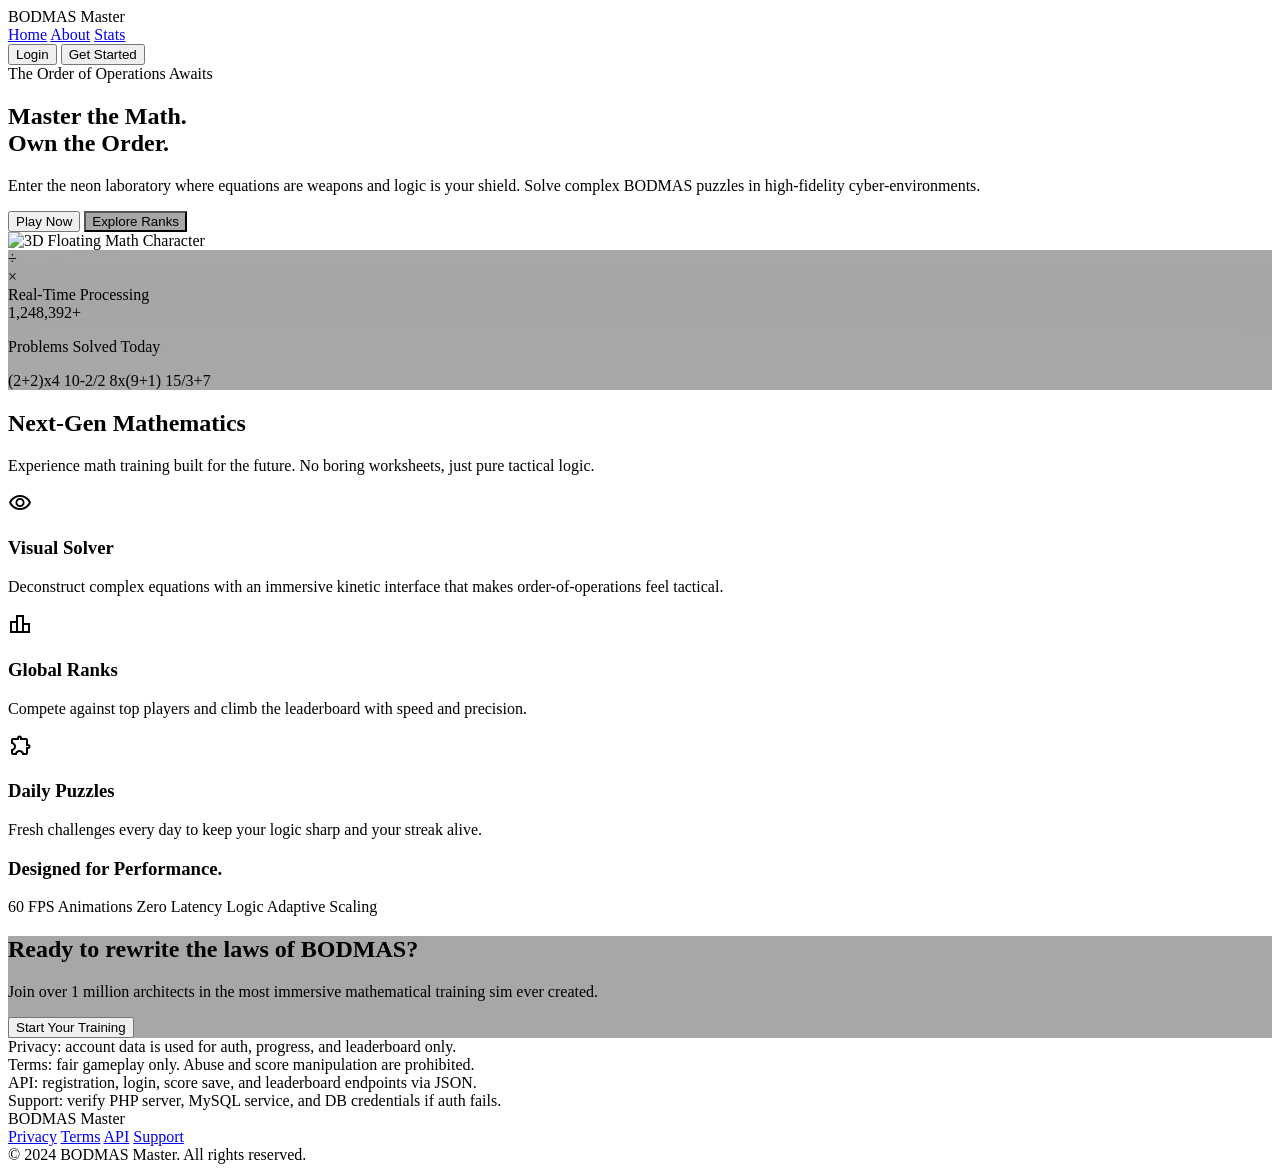
==== commit ffde8706: "final" ====
--- a/index.html
+++ b/index.html
@@ -7,6 +7,7 @@
     <script src="https://cdn.tailwindcss.com?plugins=forms,container-queries"></script>
     <link href="https://fonts.googleapis.com/css2?family=Space+Grotesk:wght@300;400;500;600;700;900&family=Manrope:wght@200;300;400;500;600;700;800&display=swap" rel="stylesheet">
     <link href="https://fonts.googleapis.com/css2?family=Material+Symbols+Outlined:wght,FILL@100..700,0..1&display=swap" rel="stylesheet">
+    <link rel="stylesheet" href="css/theme-overrides.css">
     <script>
         tailwind.config = {
             darkMode: 'class',
@@ -69,9 +70,6 @@
         <div class="flex items-center gap-3">
             <button onclick="window.location.href='login.html'" class="rounded-full border border-secondary px-5 py-2 text-xs font-headline font-bold uppercase tracking-widest text-secondary transition-all hover:bg-secondary/10">Login</button>
             <button onclick="window.location.href='register.html'" class="rounded-full bg-gradient-to-r from-primary to-primary-dim px-5 py-2 text-xs font-headline font-bold uppercase tracking-widest text-[#3c0058] transition-all hover:scale-105">Get Started</button>
-            <button type="button" class="theme-toggle inline-flex h-10 w-10 items-center justify-center rounded-full border border-outline-variant/50 bg-surface/70 text-secondary transition-all hover:border-secondary/70" aria-label="Toggle theme" title="Toggle theme">
-                <span class="theme-icon">◐</span>
-            </button>
         </div>
     </header>
 
--- a/css/theme-overrides.css
+++ b/css/theme-overrides.css
@@ -0,0 +1,61 @@
+/* Shared light-mode overrides for Tailwind-rendered pages. */
+
+body[data-theme="light"] {
+    background: #eef3ff !important;
+    color: #111827 !important;
+}
+
+body[data-theme="light"] .bg-background {
+    background-color: #eef3ff !important;
+}
+
+body[data-theme="light"] .bg-surface {
+    background-color: #ffffff !important;
+}
+
+body[data-theme="light"] .glass-panel {
+    background: rgba(255, 255, 255, 0.82) !important;
+    border-color: rgba(148, 163, 184, 0.35) !important;
+    box-shadow: 0 10px 28px rgba(15, 23, 42, 0.08);
+}
+
+body[data-theme="light"] [class*="text-on-surface"] {
+    color: #111827 !important;
+}
+
+body[data-theme="light"] [class*="text-on-surface-variant"] {
+    color: #475569 !important;
+}
+
+body[data-theme="light"] [class*="border-outline-variant"] {
+    border-color: rgba(148, 163, 184, 0.45) !important;
+}
+
+body[data-theme="light"] [class*="bg-surface-container-lowest"] {
+    background-color: #f8fafc !important;
+}
+
+body[data-theme="light"] [class*="bg-surface-container-high"] {
+    background-color: rgba(241, 245, 249, 0.82) !important;
+}
+
+body[data-theme="light"] header {
+    background: rgba(255, 255, 255, 0.84) !important;
+    border-bottom-color: rgba(148, 163, 184, 0.4) !important;
+    box-shadow: 0 8px 22px rgba(15, 23, 42, 0.08) !important;
+}
+
+body[data-theme="light"] footer {
+    background: rgba(255, 255, 255, 0.86) !important;
+    border-top-color: rgba(148, 163, 184, 0.36) !important;
+}
+
+body[data-theme="light"] .theme-toggle {
+    background: rgba(255, 255, 255, 0.88) !important;
+    border-color: rgba(148, 163, 184, 0.5) !important;
+    color: #0ea5e9 !important;
+}
+
+body[data-theme="light"] [class*="shadow-[0_0_60px"] {
+    box-shadow: 0 0 48px rgba(14, 165, 233, 0.2) !important;
+}
